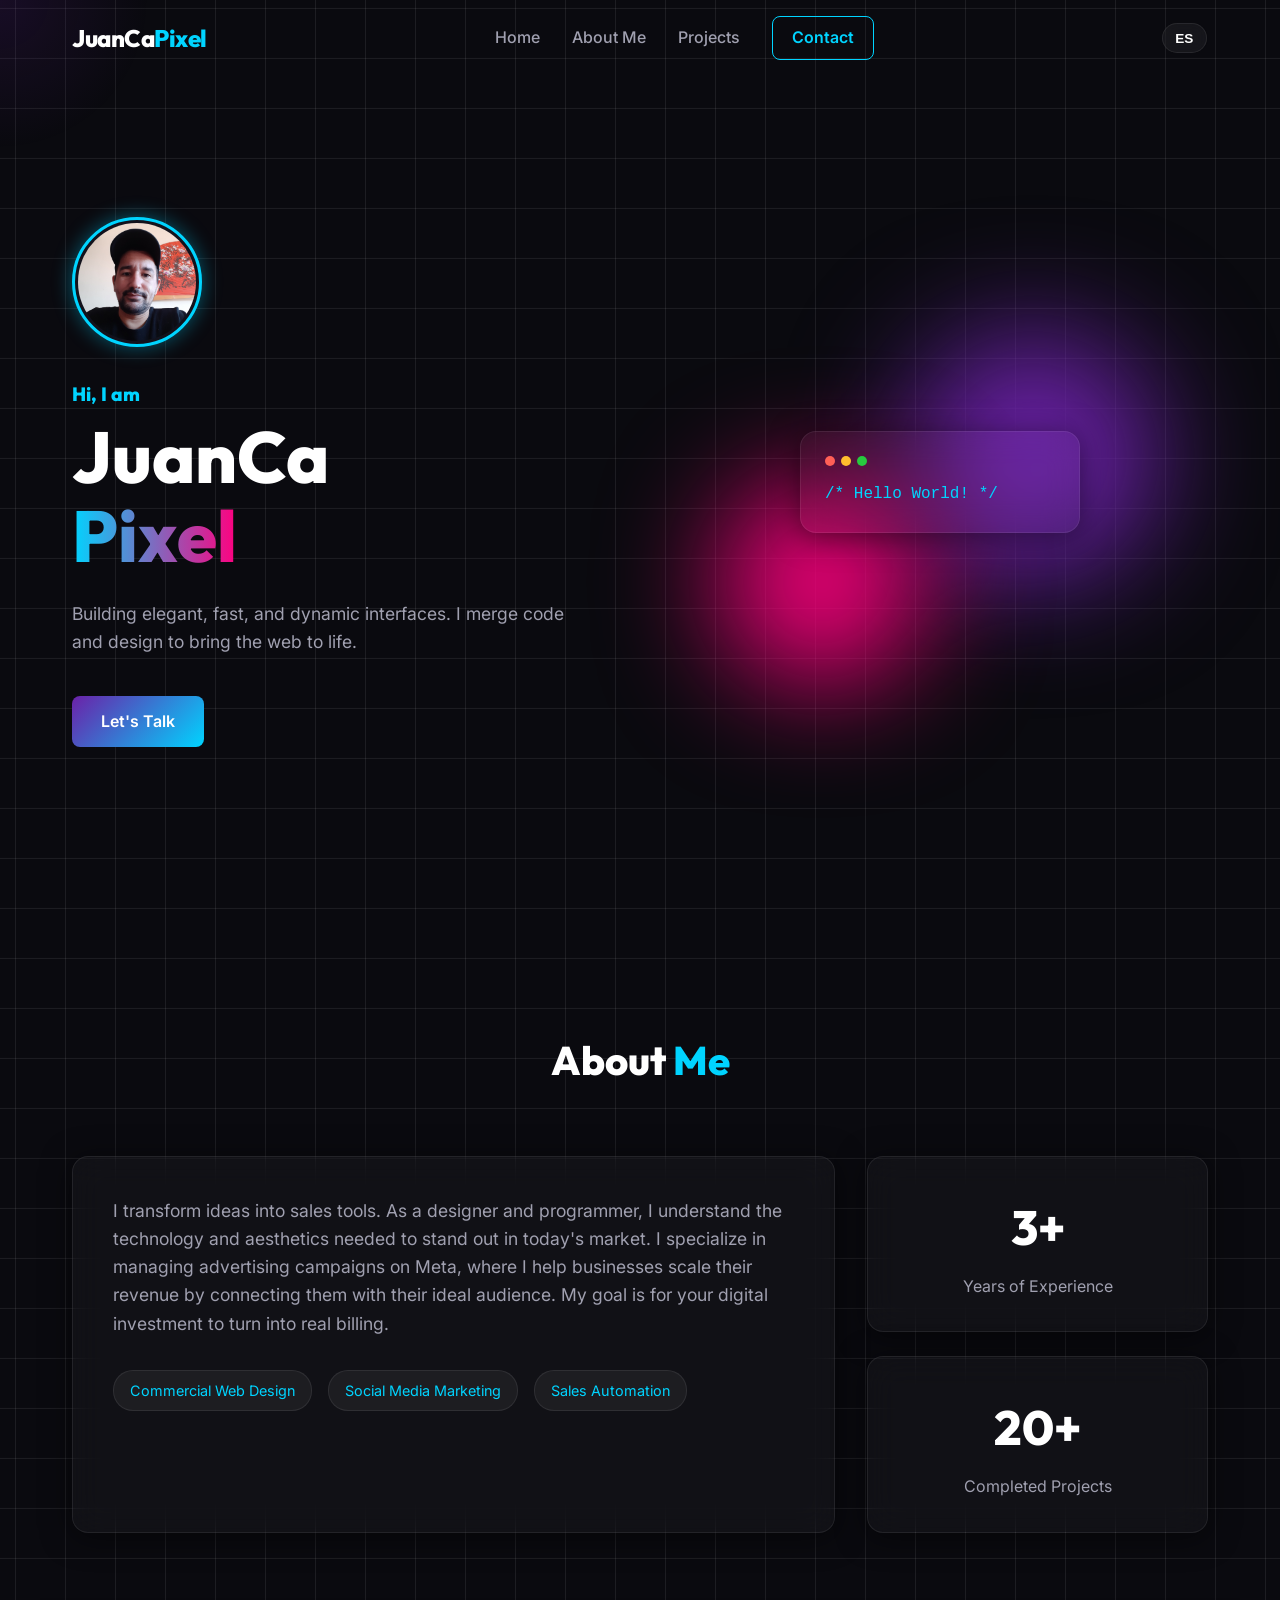
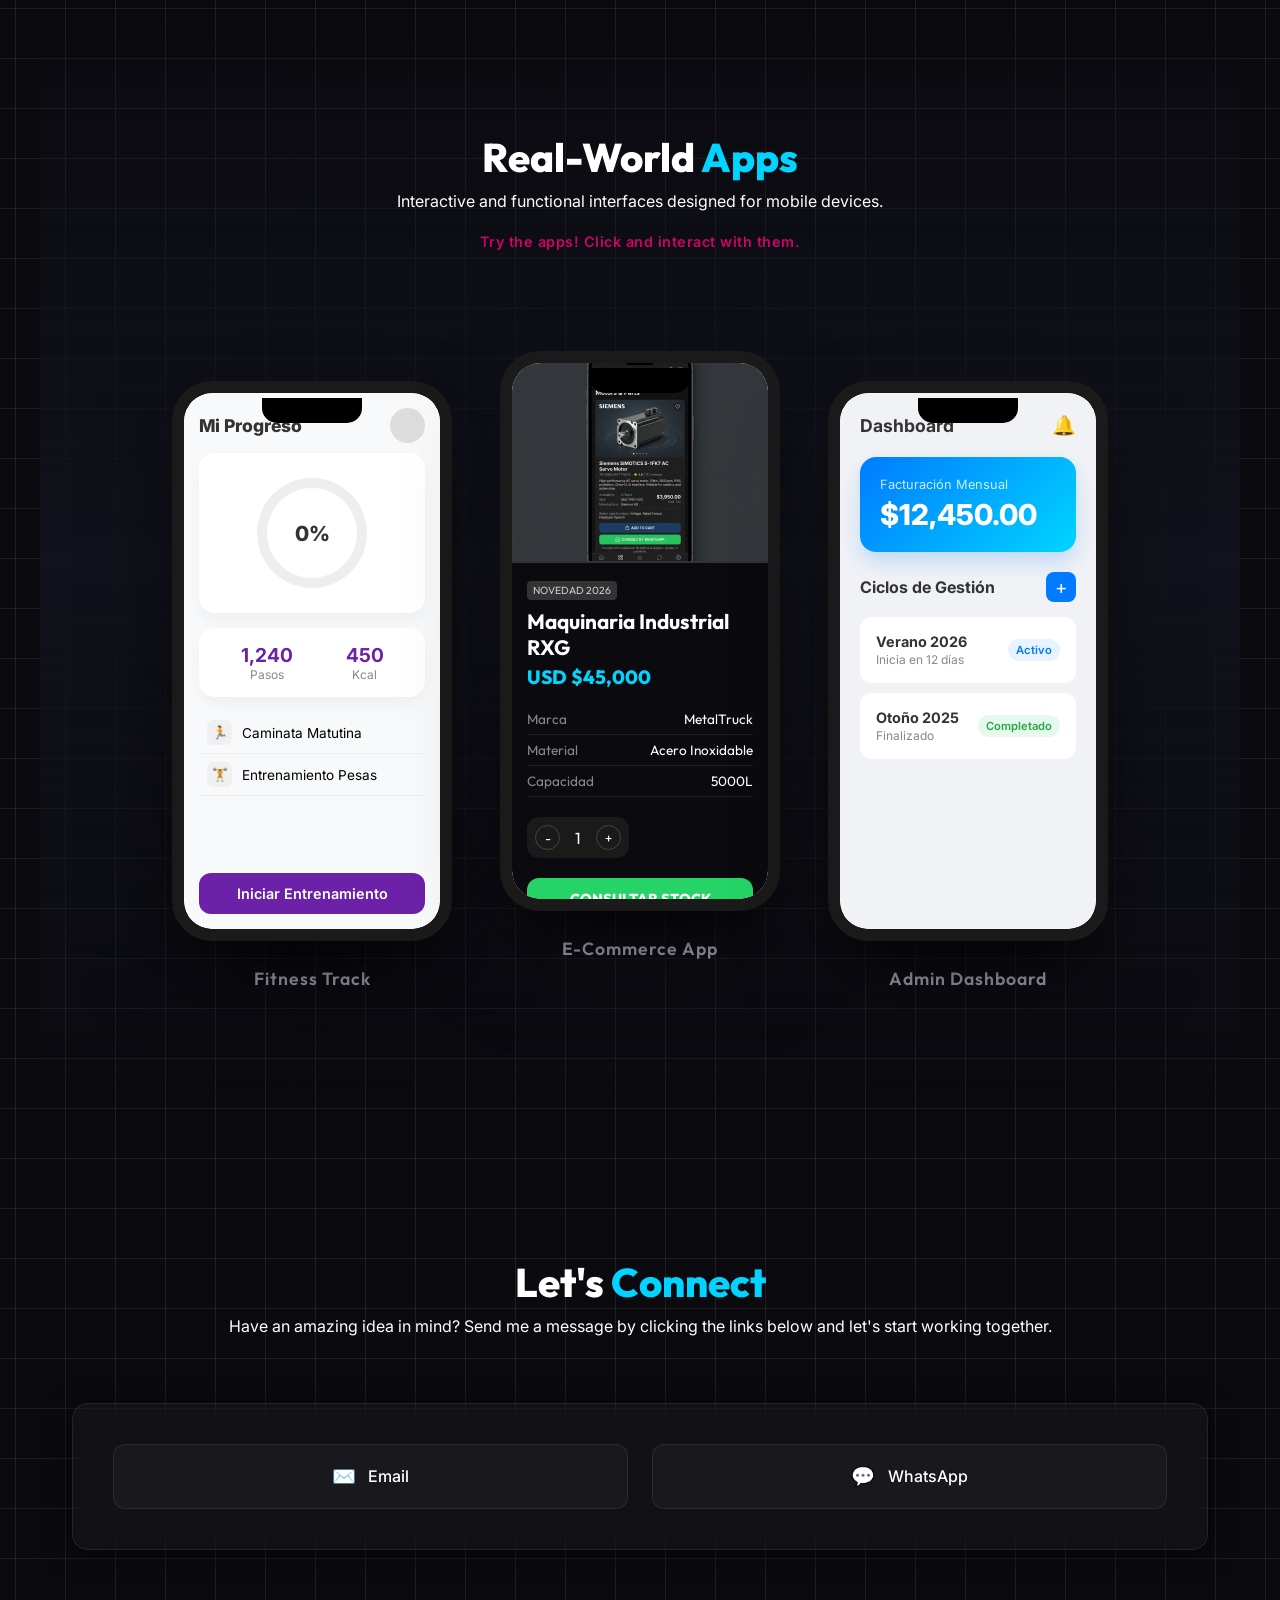
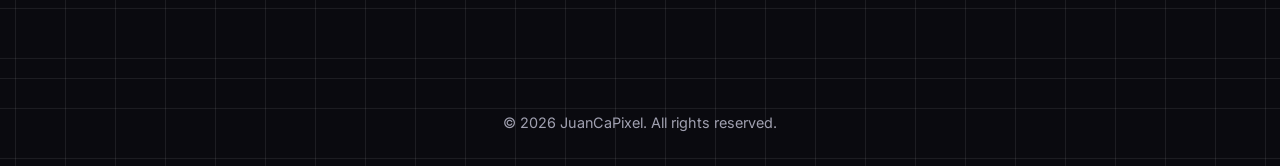
==== index.html @ 08e3428a "celulares" ====
<!DOCTYPE html>
<html lang="es">

<head>
    <meta charset="UTF-8">
    <meta name="viewport" content="width=device-width, initial-scale=1.0">
    <title>JuanCaPixel - Portfolio</title>
    <!-- SEO meta tags -->
    <meta name="description" content="Portfolio de JuanCaPixel. Desarrollador Web, Diseñador y Creador.">
    <!-- Fonts -->
    <link rel="preconnect" href="https://fonts.googleapis.com">
    <link rel="preconnect" href="https://fonts.gstatic.com" crossorigin>
    <link
        href="https://fonts.googleapis.com/css2?family=Inter:wght@400;500;600&family=Outfit:wght@400;600;800&display=swap"
        rel="stylesheet">
    <!-- CSS -->
    <link rel="stylesheet" href="styles.css">
</head>

<body>

    <!-- Cursor decorativo (opcional) -->
    <div class="cursor-glow"></div>

    <!-- Navegación -->
    <nav class="navbar" id="navbar">
        <div class="nav-container">
            <a href="#home" class="logo">JuanCa<span>Pixel</span></a>
            <ul class="nav-links">
                <li><a href="#home" data-i18n="nav_home">Inicio</a></li>
                <li><a href="#about" data-i18n="nav_about">Sobre Mí</a></li>
                <li><a href="#showcase" data-i18n="nav_projects">Proyectos</a></li>
                <li><a href="#contact" class="btn-primary-outline" data-i18n="nav_contact">Contacto</a></li>
            </ul>
            <div class="nav-actions-mobile">
                <button id="lang-toggle" class="lang-btn">EN</button>
                <div class="menu-toggle" id="mobile-menu">
                    <span class="bar"></span>
                    <span class="bar"></span>
                    <span class="bar"></span>
                </div>
            </div>
        </div>
    </nav>

    <!-- Hero Section -->
    <section id="home" class="hero">
        <div class="hero-content hidden-fade">
            <div class="profile-img-container">
                <img src="foto.jpg" alt="Foto de JuanCa" class="profile-img">
            </div>
            <h2 class="subtitle" data-i18n="hero_hello">Hola, soy</h2>
            <h1 class="title">JuanCa<br><span class="gradient-text">Pixel</span></h1>
            <p class="description" data-i18n="hero_desc">
                Construyendo interfaces elegantes, rápidas y dinámicas. Fusiono código y diseño para darle vida a la
                web.
            </p>
            <div class="hero-actions">
                <a href="#bottom" class="btn-primary" data-i18n="hero_cta">Hablemos</a>
            </div>
        </div>
        <!-- Elementos 3D / Gráficos flotantes -->
        <div class="hero-graphic">
            <div class="orb orbit-1"></div>
            <div class="orb orbit-2"></div>
            <div class="glass-card decor-card hidden-slide">
                <div class="dots-row"><span></span><span></span><span></span></div>
                <p>/* Hello World! */</p>
            </div>
        </div>
    </section>

    <!-- About Section -->
    <section id="about" class="about">
        <div class="section-title hidden-fade">
            <h2 data-i18n="about_title">Sobre <span>Mí</span></h2>
        </div>
        <div class="about-container">
            <div class="about-text glass-card hidden-slide-left">
                <p data-i18n="about_desc">Transformo ideas en herramientas de venta. Como diseñador y programador,
                    entiendo la tecnología y la estética necesarias para destacar en el mercado actual. Me especializo
                    en gestión de campañas publicitarias en Meta, donde ayudo a negocios a escalar sus ingresos
                    conectándolos con su audiencia ideal. Mi objetivo es que tu inversión digital se convierta en
                    facturación real.</p>
                <div class="skills-grid">
                    <span class="skill-pill" data-i18n="skill_1">Diseño Web Comercial</span>
                    <span class="skill-pill" data-i18n="skill_2">Marketing en Redes</span>
                    <span class="skill-pill" data-i18n="skill_3">Automatización de Ventas</span>
                </div>
            </div>
            <div class="about-stats hidden-slide-right">
                <div class="stat-box glass-card">
                    <h3>3+</h3>
                    <p data-i18n="stat_1">Años de Experiencia</p>
                </div>
                <div class="stat-box glass-card">
                    <h3>20+</h3>
                    <p data-i18n="stat_2">Proyectos Finalizados</p>
                </div>
            </div>
        </div>
    </section>

    <!-- Apps Showcase Section -->
    <section id="showcase" class="showcase">
        <div class="section-title hidden-fade">
            <h2 data-i18n="showcase_title">Aplicaciones <span>Reales</span></h2>
            <p data-i18n="showcase_desc">Interfaces interactivas y funcionales diseñadas para dispositivos móviles.</p>
            <p class="interact-hint" data-i18n="showcase_hint">Haz click en las pantallas para probar las apps.</p>
        </div>

        <div class="phones-container">
            <!-- Phone 1 (Fitness) -->
            <div class="phone-wrapper hidden-slide-up delay-1">
                <div class="iphone-mockup">
                    <div class="screen-content">
                        <iframe src="app_fitness.html" frameborder="0" class="app-iframe"></iframe>
                    </div>
                    <div class="notch"></div>
                </div>
                <div class="phone-label">Fitness Track</div>
            </div>

            <!-- Phone 2 (Store) -->
            <div class="phone-wrapper hidden-slide-up">
                <div class="iphone-mockup">
                    <div class="screen-content">
                        <iframe src="app_store.html" frameborder="0" class="app-iframe"></iframe>
                    </div>
                    <div class="notch"></div>
                </div>
                <div class="phone-label">E-Commerce App</div>
            </div>

            <!-- Phone 3 (Dashboard) -->
            <div class="phone-wrapper hidden-slide-up delay-2">
                <div class="iphone-mockup">
                    <div class="screen-content">
                        <iframe src="app_dashboard.html" frameborder="0" class="app-iframe"></iframe>
                    </div>
                    <div class="notch"></div>
                </div>
                <div class="phone-label">Admin Dashboard</div>
            </div>
        </div>
    </section>

    <!-- Contact Section -->
    <section id="contact" class="contact">
        <div class="section-title">
            <h2 data-i18n="contact_title">Hagamos <span>Contacto</span></h2>
            <p data-i18n="contact_desc">¿Tienes una idea increíble en mente? Envíame un mensaje haciendo click en los
                enlaces debajo y empecemos juntos a trabajar.</p>
        </div>

        <div class="contact-links glass-card">
            <a href="https://mail.google.com/mail/?view=cm&fs=1&to=juancathalia1@gmail.com" target="_blank" class="contact-btn">
                <span class="icon">✉️</span>
                <span>Email</span>
            </a>
            <a href="https://wa.me/541126900632" target="_blank" class="contact-btn">
                <span class="icon">💬</span>
                <span>WhatsApp</span>
            </a>
        </div>
    </section>

    <!-- Footer -->
    <footer id="bottom">
        <div class="footer-content">
            <p data-i18n="footer_copy">&copy; 2026 JuanCaPixel. Todos los derechos reservados.</p>
        </div>
    </footer>

    <!-- Scripts -->
    <script src="script.js"></script>
</body>

</html>
---- styles.css ----
/* Base Variables & Reset */
:root {
    --bg-main: #0a0a0f;
    --bg-secondary: #12121c;
    --text-primary: #ffffff;
    --text-secondary: #a0a0b0;
    
    --accent-primary: #6b21a8; /* Deep Purple */
    --accent-secondary: #00d4ff; /* Neon Cyan */
    --accent-tertiary: #ff007f; /* Neon Pink */
    
    --glass-bg: rgba(255, 255, 255, 0.03);
    --glass-border: rgba(255, 255, 255, 0.08);
    --glass-shadow: 0 4px 30px rgba(0, 0, 0, 0.5);

    --font-heading: 'Outfit', sans-serif;
    --font-body: 'Inter', sans-serif;
}

* {
    margin: 0;
    padding: 0;
    box-sizing: border-box;
    scroll-behavior: smooth;
}

body {
    background-color: var(--bg-main);
    color: var(--text-primary);
    font-family: var(--font-body);
    line-height: 1.6;
    overflow-x: hidden;
    position: relative;
    /* subtle background grid for tech feel */
    background-image: linear-gradient(var(--glass-border) 1px, transparent 1px),
                      linear-gradient(90deg, var(--glass-border) 1px, transparent 1px);
    background-size: 50px 50px;
    background-position: center center;
}

/* Custom Cursor */
.cursor-glow {
    position: fixed;
    top: 0;
    left: 0;
    width: 300px;
    height: 300px;
    background: radial-gradient(circle, rgba(107, 33, 168, 0.15) 0%, rgba(0, 212, 255, 0) 70%);
    border-radius: 50%;
    pointer-events: none;
    transform: translate(-50%, -50%);
    z-index: 0;
    transition: transform 0.1s ease-out;
}

/* Glassmorphism Utility */
.glass-card {
    background: var(--glass-bg);
    backdrop-filter: blur(16px);
    -webkit-backdrop-filter: blur(16px);
    border: 1px solid var(--glass-border);
    box-shadow: var(--glass-shadow);
    border-radius: 16px;
}

/* Typography */
h1, h2, h3, h4 {
    font-family: var(--font-heading);
    font-weight: 800;
}

.gradient-text {
    background: linear-gradient(to right, var(--accent-secondary), var(--accent-tertiary));
    -webkit-background-clip: text;
    -webkit-text-fill-color: transparent;
    background-clip: text;
}

.section-title {
    text-align: center;
    margin-bottom: 4rem;
}
.section-title h2 {
    font-size: 2.5rem;
}
.section-title span {
    color: var(--accent-secondary);
}

.interact-hint {
    margin-top: 1rem;
    font-size: 0.9rem;
    color: var(--accent-tertiary);
    font-weight: 600;
    letter-spacing: 0.5px;
    opacity: 0.8;
}

/* Buttons */
.btn-primary {
    display: inline-block;
    padding: 0.8rem 1.8rem;
    background: linear-gradient(135deg, var(--accent-primary), var(--accent-secondary));
    color: white;
    text-decoration: none;
    border-radius: 8px;
    font-weight: 600;
    transition: transform 0.3s ease, box-shadow 0.3s ease;
    border: none;
    cursor: pointer;
}
.btn-primary:hover {
    transform: translateY(-2px);
    box-shadow: 0 10px 20px rgba(0, 212, 255, 0.3);
}

.btn-secondary {
    display: inline-block;
    padding: 0.8rem 1.8rem;
    background: var(--glass-bg);
    color: white;
    text-decoration: none;
    border-radius: 8px;
    border: 1px solid var(--glass-border);
    font-weight: 600;
    transition: all 0.3s ease;
}
.btn-secondary:hover {
    background: rgba(255, 255, 255, 0.1);
    transform: translateY(-2px);
}

.btn-primary-outline {
    display: inline-block;
    padding: 0.5rem 1.2rem;
    color: var(--accent-secondary);
    text-decoration: none;
    border: 1px solid var(--accent-secondary);
    border-radius: 8px;
    font-weight: 600;
    transition: all 0.3s ease;
}
.btn-primary-outline:hover {
    background: var(--accent-secondary);
    color: var(--bg-main);
}

/* Navigation */
.navbar {
    position: fixed;
    top: 0;
    width: 100%;
    z-index: 100;
    padding: 1rem 0;
    transition: all 0.3s ease;
}
.navbar.scrolled {
    background: rgba(10, 10, 15, 0.8);
    backdrop-filter: blur(12px);
    border-bottom: 1px solid var(--glass-border);
    padding: 0.8rem 0;
}
.nav-container {
    max-width: 1200px;
    margin: 0 auto;
    display: flex;
    justify-content: space-between;
    align-items: center;
    padding: 0 2rem;
}
.logo {
    font-family: var(--font-heading);
    font-size: 1.5rem;
    font-weight: 800;
    color: white;
    text-decoration: none;
    letter-spacing: -0.5px;
}
.logo span {
    color: var(--accent-secondary);
}
.nav-links {
    list-style: none;
    display: flex;
    gap: 2rem;
    align-items: center;
}
.nav-links a:not(.btn-primary-outline) {
    color: var(--text-secondary);
    text-decoration: none;
    font-weight: 500;
    transition: color 0.3s ease;
}
.nav-links a:hover:not(.btn-primary-outline) {
    color: white;
}

.nav-actions-mobile {
    display: flex;
    align-items: center;
    gap: 1rem;
}
.lang-btn {
    background: rgba(255, 255, 255, 0.05);
    border: 1px solid var(--glass-border);
    color: var(--text-primary);
    padding: 0.4rem 0.8rem;
    border-radius: 20px;
    font-size: 0.85rem;
    font-weight: 600;
    cursor: pointer;
    transition: all 0.3s ease;
    backdrop-filter: blur(10px);
}
.lang-btn:hover {
    background: rgba(255, 255, 255, 0.15);
    border-color: var(--accent-secondary);
    color: var(--accent-secondary);
}

/* Sections Base */
section {
    padding: 8rem 2rem 4rem;
    max-width: 1200px;
    margin: 0 auto;
    position: relative;
    z-index: 1;
}

/* Hero Section */
.hero {
    min-height: 100vh;
    display: flex;
    align-items: center;
    justify-content: space-between;
    gap: 4rem;
}
.hero-content {
    flex: 1;
}
/* Profile Image */
.profile-img-container {
    margin-bottom: 1.5rem;
}
.profile-img {
    width: 130px;
    height: 130px;
    border-radius: 50%;
    object-fit: cover;
    border: 3px solid var(--accent-secondary);
    box-shadow: 0 0 20px rgba(0, 212, 255, 0.4);
    padding: 3px;
    background: var(--bg-secondary);
    transition: transform 0.3s ease;
}
.profile-img:hover {
    transform: scale(1.05);
}
.subtitle {
    color: var(--accent-secondary);
    font-size: 1.2rem;
    margin-bottom: 0.5rem;
}
.title {
    font-size: 4.5rem;
    line-height: 1.1;
    margin-bottom: 1.5rem;
}
.description {
    color: var(--text-secondary);
    font-size: 1.1rem;
    max-width: 500px;
    margin-bottom: 2.5rem;
}
.hero-actions {
    display: flex;
    gap: 1rem;
}

/* Decorative Hero Graphics */
.hero-graphic {
    flex: 1;
    position: relative;
    height: 400px;
    display: flex;
    justify-content: center;
    align-items: center;
}
.orb {
    position: absolute;
    border-radius: 50%;
    filter: blur(60px);
    z-index: -1;
}
.orbit-1 {
    width: 250px;
    height: 250px;
    background: var(--accent-primary);
    top: 50px;
    right: 50px;
    animation: drift 10s infinite alternate ease-in-out;
}
.orbit-2 {
    width: 200px;
    height: 200px;
    background: var(--accent-tertiary);
    bottom: 0;
    left: 50px;
    animation: drift 12s infinite alternate-reverse ease-in-out;
}
.decor-card {
    padding: 1.5rem;
    width: 280px;
    transform: rotate(5deg) translateY(-20px);
    animation: float 6s infinite ease-in-out;
}
.decor-card p {
    font-family: 'Courier New', Courier, monospace;
    color: var(--accent-secondary);
    margin-top: 1rem;
}
.dots-row {
    display: flex;
    gap: 6px;
}
.dots-row span {
    width: 10px;
    height: 10px;
    background: var(--text-secondary);
    border-radius: 50%;
}
.dots-row span:nth-child(1) { background: #ff5f56; }
.dots-row span:nth-child(2) { background: #ffbd2e; }
.dots-row span:nth-child(3) { background: #27c93f; }

/* About Section */
.about-container {
    display: flex;
    gap: 2rem;
}
.about-text {
    flex: 2;
    padding: 2.5rem;
}
.about-text p {
    color: var(--text-secondary);
    margin-bottom: 2rem;
    font-size: 1.1rem;
}
.skills-grid {
    display: flex;
    flex-wrap: wrap;
    gap: 1rem;
}
.skill-pill {
    padding: 0.5rem 1rem;
    background: rgba(255,255,255,0.05);
    border: 1px solid var(--glass-border);
    border-radius: 20px;
    font-size: 0.9rem;
    color: var(--accent-secondary);
}
.about-stats {
    flex: 1;
    display: flex;
    flex-direction: column;
    gap: 1.5rem;
}
.stat-box {
    padding: 2rem;
    text-align: center;
    flex: 1;
    display: flex;
    flex-direction: column;
    justify-content: center;
}
.stat-box h3 {
    font-size: 3rem;
    color: var(--text-primary);
    margin-bottom: 0.5rem;
}
.stat-box p {
    color: var(--text-secondary);
}

/* Projects Section */
.projects-grid {
    display: grid;
    grid-template-columns: repeat(auto-fit, minmax(300px, 1fr));
    gap: 2rem;
}
.project-card {
    overflow: hidden;
    transition: transform 0.3s ease, box-shadow 0.3s ease;
    display: flex;
    flex-direction: column;
}
.project-card:hover {
    transform: translateY(-10px);
    box-shadow: 0 15px 30px rgba(0,0,0,0.4);
    border-color: rgba(255,255,255,0.2);
}
.project-img-placeholder {
    height: 200px;
    background: rgba(255,255,255,0.02);
    display: flex;
    align-items: center;
    justify-content: center;
    color: var(--text-secondary);
    font-family: var(--font-heading);
    font-weight: 600;
    border-bottom: 1px solid var(--glass-border);
}
.project-info {
    padding: 1.5rem;
    display: flex;
    flex-direction: column;
    flex: 1;
}
.project-info h3 {
    margin-bottom: 0.5rem;
    font-size: 1.3rem;
}
.project-info p {
    color: var(--text-secondary);
    font-size: 0.95rem;
    margin-bottom: 1.5rem;
    flex: 1;
}
.project-tags {
    display: flex;
    gap: 0.5rem;
    margin-bottom: 1.5rem;
}
.project-tags span {
    font-size: 0.8rem;
    padding: 0.2rem 0.6rem;
    background: rgba(255,255,255,0.1);
    border-radius: 4px;
    color: #ccc;
}
.project-link {
    color: var(--accent-secondary);
    text-decoration: none;
    font-weight: 600;
    font-size: 0.95rem;
    transition: color 0.3s ease;
    align-self: flex-start;
}
.project-link:hover {
    color: var(--accent-tertiary);
}

/* Contact Section */
.contact {
    position: relative;
    z-index: 10;
}
.contact-links {
    display: grid;
    grid-template-columns: repeat(auto-fit, minmax(200px, 1fr));
    gap: 1.5rem;
    padding: 2.5rem;
}
.contact-btn {
    display: flex;
    align-items: center;
    justify-content: center;
    gap: 0.8rem;
    padding: 1rem;
    background: rgba(255,255,255,0.03);
    border: 1px solid var(--glass-border);
    border-radius: 12px;
    text-decoration: none;
    color: var(--text-primary);
    font-weight: 500;
    transition: all 0.3s ease;
}
.contact-btn:hover {
    background: rgba(255,255,255,0.1);
    transform: translateY(-3px);
    border-color: var(--accent-secondary);
    color: var(--accent-secondary);
}
.icon {
    font-size: 1.2rem;
}

/* Footer */
footer {
    padding: 2rem;
    text-align: center;
    border-top: 1px solid var(--glass-border);
    margin-top: 4rem;
}
.footer-content p {
    color: var(--text-secondary);
    font-size: 0.9rem;
}

/* Animations */
@keyframes float {
    0% { transform: translateY(0px) rotate(5deg); }
    50% { transform: translateY(-20px) rotate(2deg); }
    100% { transform: translateY(0px) rotate(5deg); }
}
@keyframes drift {
    0% { transform: translate(0, 0); }
    100% { transform: translate(30px, 40px); }
}

/* Reveal Classes (For JS) */
.hidden-fade {
    opacity: 0;
    transform: translateY(30px);
    transition: all 0.8s ease-out;
}
.hidden-slide {
    opacity: 0;
    transform: translateX(40px);
    transition: all 0.8s ease-out;
}
.hidden-slide-left {
    opacity: 0;
    transform: translateX(-40px);
    transition: all 0.8s ease-out;
}
.hidden-slide-right {
    opacity: 0;
    transform: translateX(40px);
    transition: all 0.8s ease-out;
}
.hidden-slide-up {
    opacity: 0;
    transform: translateY(50px);
    transition: all 0.8s ease-out;
}

.visible {
    opacity: 1;
    transform: translate(0) !important;
}

.delay-1 { transition-delay: 0.2s; }
.delay-2 { transition-delay: 0.4s; }

/* Menu Toggle */
.menu-toggle {
    display: none;
    flex-direction: column;
    gap: 5px;
    cursor: pointer;
    z-index: 101;
}
.menu-toggle .bar {
    width: 25px;
    height: 3px;
    background: white;
    transition: all 0.3s ease;
    border-radius: 3px;
}
.menu-toggle.active .bar:nth-child(1) {
    transform: translateY(8px) rotate(45deg);
}
.menu-toggle.active .bar:nth-child(2) {
    opacity: 0;
}
.menu-toggle.active .bar:nth-child(3) {
    transform: translateY(-8px) rotate(-45deg);
}

/* Responsive adjustments */
@media (max-width: 900px) {
    .menu-toggle { display: flex; }
    .nav-links {
        position: fixed;
        right: -100%;
        top: 0;
        height: 100vh;
        width: 70%;
        max-width: 300px;
        background: rgba(10, 10, 15, 0.95);
        backdrop-filter: blur(20px);
        flex-direction: column;
        justify-content: center;
        transition: right 0.4s ease;
        border-left: 1px solid var(--glass-border);
        box-shadow: -10px 0 30px rgba(0,0,0,0.5);
    }
    .nav-links.active {
        right: 0;
    }
    .hero { flex-direction: column; text-align: center; justify-content: center; padding-top: 10rem;}
    .hero-actions { justify-content: center; }
    .title { font-size: 3.5rem; }
    .about-container { flex-direction: column; }
    .hero-graphic { display: none; }
}/* Showcase Section */
.showcase {
    background: linear-gradient(to bottom, transparent, var(--bg-secondary), transparent);
}

.phones-container {
    display: flex;
    justify-content: center;
    align-items: center;
    gap: 3rem;
    padding: 4rem 0;
    perspective: 1000px;
}

.phone-wrapper {
    display: flex;
    flex-direction: column;
    align-items: center;
    gap: 1.5rem;
    transition: transform 0.5s ease;
}

.phone-wrapper:nth-child(2) {
    transform: translateY(-30px);
}

.phone-wrapper:hover {
    transform: translateY(-40px) scale(1.05);
}

.iphone-mockup {
    width: 280px;
    height: 560px;
    background: #000;
    border-radius: 40px;
    border: 12px solid #1a1a1a;
    position: relative;
    box-shadow: 0 50px 100px -20px rgba(0, 0, 0, 0.5),
                0 30px 60px -30px rgba(0, 0, 0, 0.6),
                inset 0 0 0 2px rgba(255, 255, 255, 0.1);
    overflow: hidden;
}

.screen-content {
    width: 100%;
    height: 100%;
    background: #fff;
    border-radius: 28px;
    overflow: hidden;
    position: relative;
}

.app-iframe {
    width: 100%;
    height: 100%;
    border: none;
}

.notch {
    position: absolute;
    top: 5px;
    left: 50%;
    transform: translateX(-50%);
    width: 100px;
    height: 25px;
    background: #000;
    border-radius: 0 0 15px 15px;
    z-index: 10;
    pointer-events: none; /* Allow clicks through to iframe */
}

/* Dynamic Island look */
.iphone-mockup::after {
    content: '';
    position: absolute;
    top: 10px;
    left: 50%;
    transform: translateX(-50%);
    width: 80px;
    height: 20px;
    background: #000;
    border-radius: 20px;
    z-index: 11;
    pointer-events: none; /* Allow clicks through to iframe */
}

.phone-label {
    font-family: var(--font-heading);
    font-weight: 600;
    color: var(--text-secondary);
    font-size: 1.1rem;
    letter-spacing: 1px;
}

/* Scroll reveal adjustments */
.hidden-slide-up {
    opacity: 0;
    transform: translateY(50px);
    transition: all 0.8s cubic-bezier(0.175, 0.885, 0.32, 1.275);
}

.phone-wrapper.visible {
    opacity: 1;
    transform: translateY(0) !important;
}

.phone-wrapper:nth-child(2).visible {
    transform: translateY(-30px) !important;
}

@media (max-width: 1024px) {
    .phones-container {
        flex-direction: column;
        gap: 5rem;
    }
    .phone-wrapper:nth-child(2) {
        transform: translateY(0);
    }
    .phone-wrapper:nth-child(2).visible {
        transform: translateY(0) !important;
    }
}
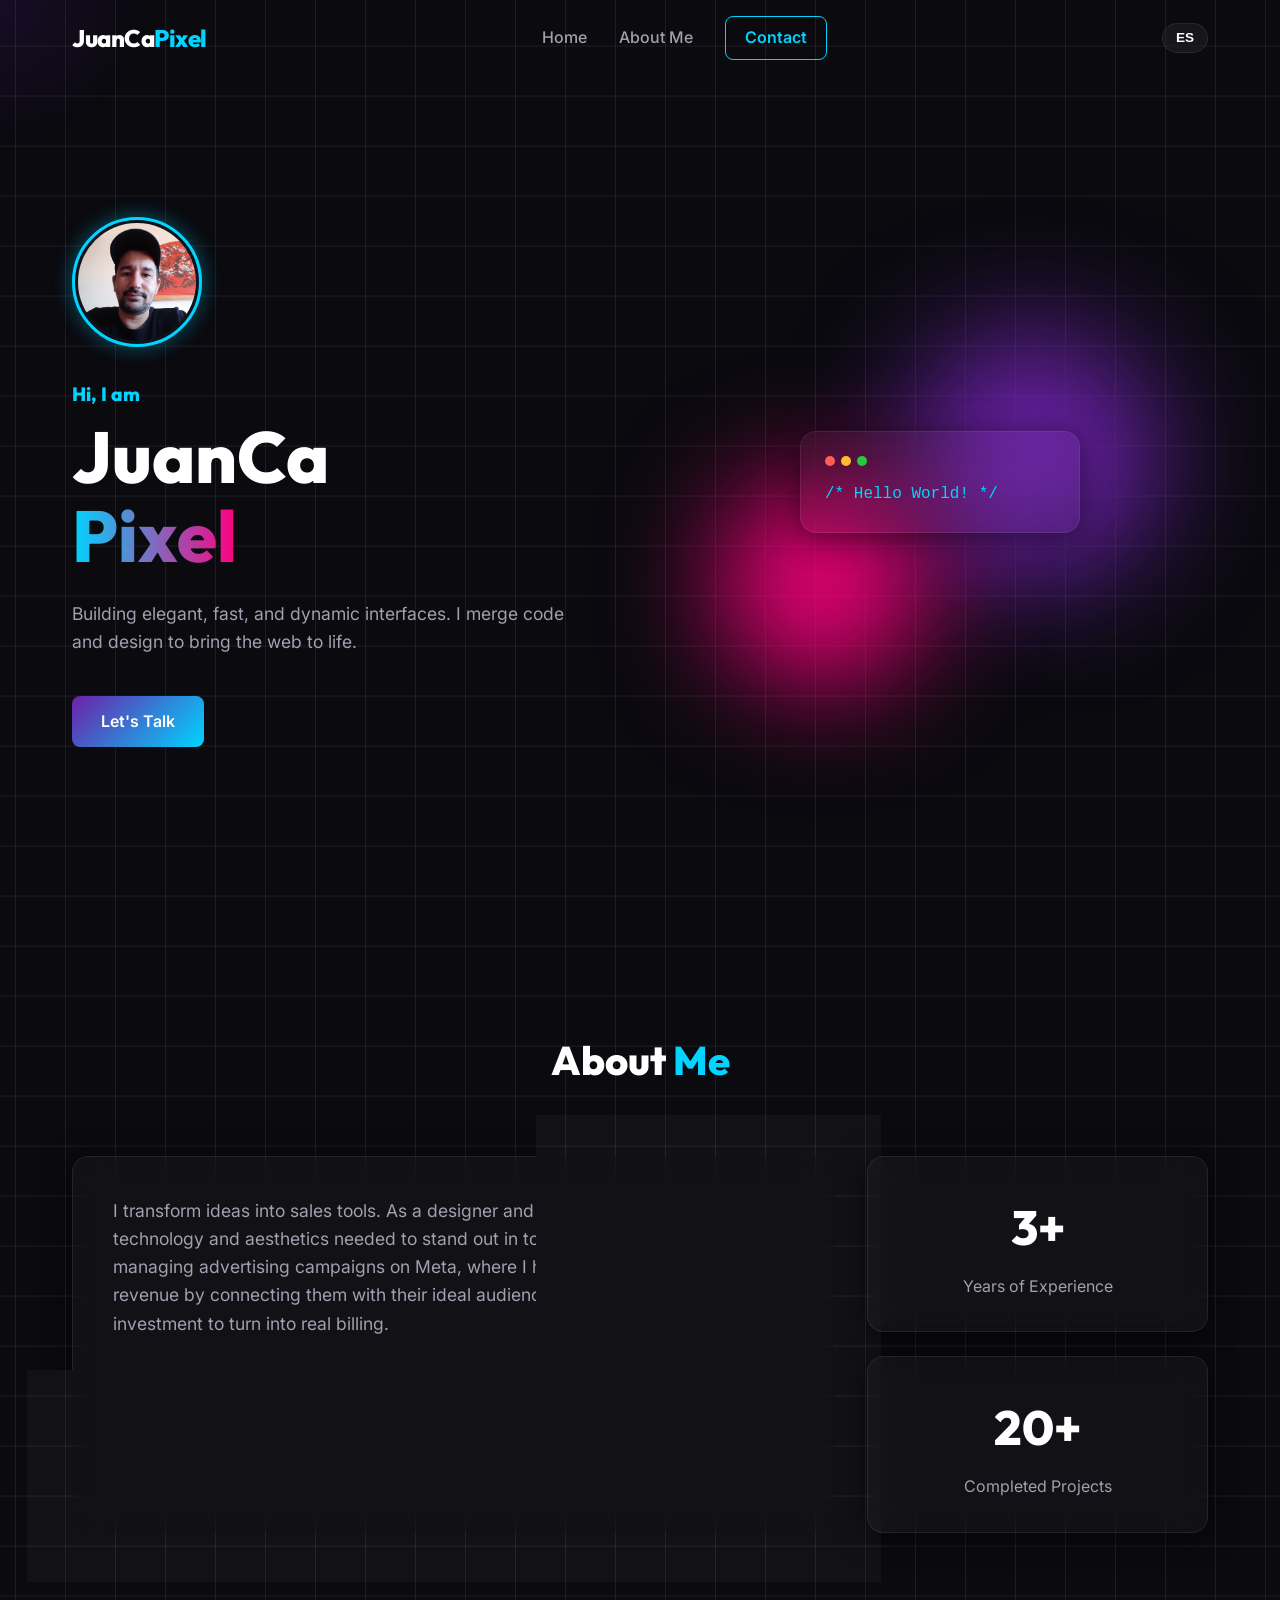
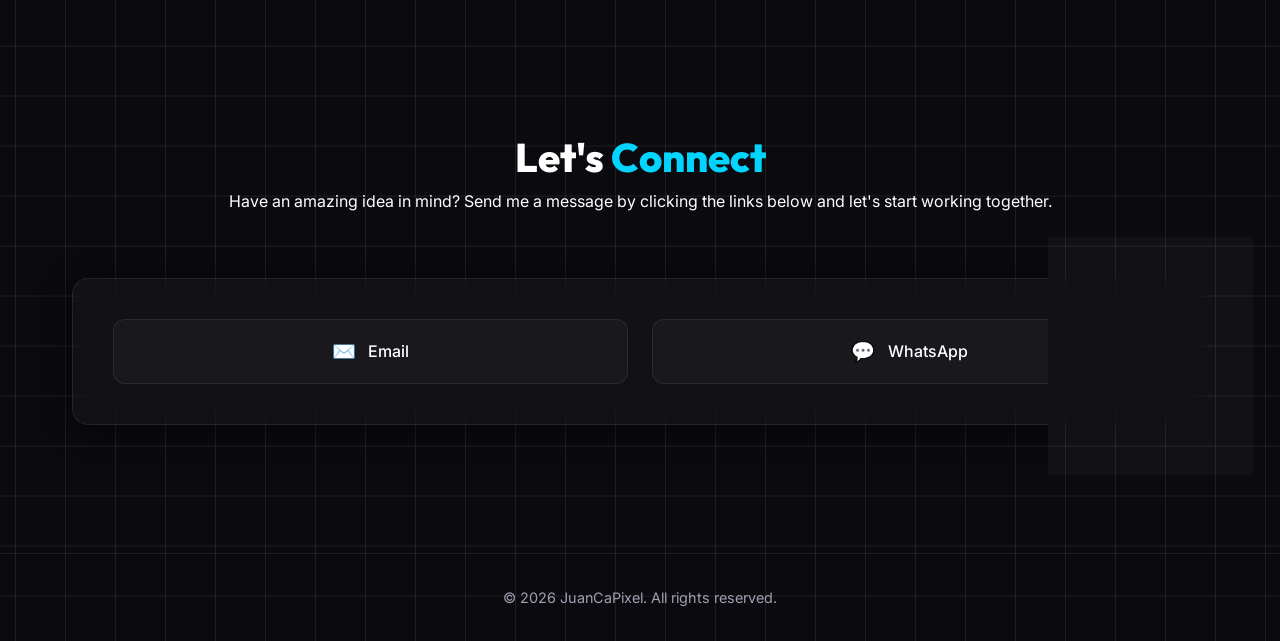
==== commit 1efe8833: "limpiando la web" ====
--- a/index.html
+++ b/index.html
@@ -29,7 +29,7 @@
             <ul class="nav-links">
                 <li><a href="#home" data-i18n="nav_home">Inicio</a></li>
                 <li><a href="#about" data-i18n="nav_about">Sobre Mí</a></li>
-                <li><a href="#showcase" data-i18n="nav_projects">Proyectos</a></li>
+
                 <li><a href="#contact" class="btn-primary-outline" data-i18n="nav_contact">Contacto</a></li>
             </ul>
             <div class="nav-actions-mobile">
@@ -101,49 +101,7 @@
         </div>
     </section>
 
-    <!-- Apps Showcase Section -->
-    <section id="showcase" class="showcase">
-        <div class="section-title hidden-fade">
-            <h2 data-i18n="showcase_title">Aplicaciones <span>Reales</span></h2>
-            <p data-i18n="showcase_desc">Interfaces interactivas y funcionales diseñadas para dispositivos móviles.</p>
-            <p class="interact-hint" data-i18n="showcase_hint">Haz click en las pantallas para probar las apps.</p>
-        </div>
 
-        <div class="phones-container">
-            <!-- Phone 1 (Fitness) -->
-            <div class="phone-wrapper hidden-slide-up delay-1">
-                <div class="iphone-mockup">
-                    <div class="screen-content">
-                        <iframe src="app_fitness.html" frameborder="0" class="app-iframe"></iframe>
-                    </div>
-                    <div class="notch"></div>
-                </div>
-                <div class="phone-label">Fitness Track</div>
-            </div>
-
-            <!-- Phone 2 (Store) -->
-            <div class="phone-wrapper hidden-slide-up">
-                <div class="iphone-mockup">
-                    <div class="screen-content">
-                        <iframe src="app_store.html" frameborder="0" class="app-iframe"></iframe>
-                    </div>
-                    <div class="notch"></div>
-                </div>
-                <div class="phone-label">E-Commerce App</div>
-            </div>
-
-            <!-- Phone 3 (Dashboard) -->
-            <div class="phone-wrapper hidden-slide-up delay-2">
-                <div class="iphone-mockup">
-                    <div class="screen-content">
-                        <iframe src="app_dashboard.html" frameborder="0" class="app-iframe"></iframe>
-                    </div>
-                    <div class="notch"></div>
-                </div>
-                <div class="phone-label">Admin Dashboard</div>
-            </div>
-        </div>
-    </section>
 
     <!-- Contact Section -->
     <section id="contact" class="contact">
--- a/styles.css
+++ b/styles.css
@@ -87,14 +87,7 @@
     color: var(--accent-secondary);
 }
 
-.interact-hint {
-    margin-top: 1rem;
-    font-size: 0.9rem;
-    color: var(--accent-tertiary);
-    font-weight: 600;
-    letter-spacing: 0.5px;
-    opacity: 0.8;
-}
+
 
 /* Buttons */
 .btn-primary {
@@ -595,125 +588,4 @@
     .title { font-size: 3.5rem; }
     .about-container { flex-direction: column; }
     .hero-graphic { display: none; }
-}/* Showcase Section */
-.showcase {
-    background: linear-gradient(to bottom, transparent, var(--bg-secondary), transparent);
-}
-
-.phones-container {
-    display: flex;
-    justify-content: center;
-    align-items: center;
-    gap: 3rem;
-    padding: 4rem 0;
-    perspective: 1000px;
-}
-
-.phone-wrapper {
-    display: flex;
-    flex-direction: column;
-    align-items: center;
-    gap: 1.5rem;
-    transition: transform 0.5s ease;
-}
-
-.phone-wrapper:nth-child(2) {
-    transform: translateY(-30px);
-}
-
-.phone-wrapper:hover {
-    transform: translateY(-40px) scale(1.05);
-}
-
-.iphone-mockup {
-    width: 280px;
-    height: 560px;
-    background: #000;
-    border-radius: 40px;
-    border: 12px solid #1a1a1a;
-    position: relative;
-    box-shadow: 0 50px 100px -20px rgba(0, 0, 0, 0.5),
-                0 30px 60px -30px rgba(0, 0, 0, 0.6),
-                inset 0 0 0 2px rgba(255, 255, 255, 0.1);
-    overflow: hidden;
-}
-
-.screen-content {
-    width: 100%;
-    height: 100%;
-    background: #fff;
-    border-radius: 28px;
-    overflow: hidden;
-    position: relative;
-}
-
-.app-iframe {
-    width: 100%;
-    height: 100%;
-    border: none;
-}
-
-.notch {
-    position: absolute;
-    top: 5px;
-    left: 50%;
-    transform: translateX(-50%);
-    width: 100px;
-    height: 25px;
-    background: #000;
-    border-radius: 0 0 15px 15px;
-    z-index: 10;
-    pointer-events: none; /* Allow clicks through to iframe */
-}
-
-/* Dynamic Island look */
-.iphone-mockup::after {
-    content: '';
-    position: absolute;
-    top: 10px;
-    left: 50%;
-    transform: translateX(-50%);
-    width: 80px;
-    height: 20px;
-    background: #000;
-    border-radius: 20px;
-    z-index: 11;
-    pointer-events: none; /* Allow clicks through to iframe */
-}
-
-.phone-label {
-    font-family: var(--font-heading);
-    font-weight: 600;
-    color: var(--text-secondary);
-    font-size: 1.1rem;
-    letter-spacing: 1px;
-}
-
-/* Scroll reveal adjustments */
-.hidden-slide-up {
-    opacity: 0;
-    transform: translateY(50px);
-    transition: all 0.8s cubic-bezier(0.175, 0.885, 0.32, 1.275);
-}
-
-.phone-wrapper.visible {
-    opacity: 1;
-    transform: translateY(0) !important;
-}
-
-.phone-wrapper:nth-child(2).visible {
-    transform: translateY(-30px) !important;
-}
-
-@media (max-width: 1024px) {
-    .phones-container {
-        flex-direction: column;
-        gap: 5rem;
-    }
-    .phone-wrapper:nth-child(2) {
-        transform: translateY(0);
-    }
-    .phone-wrapper:nth-child(2).visible {
-        transform: translateY(0) !important;
-    }
-}
+}
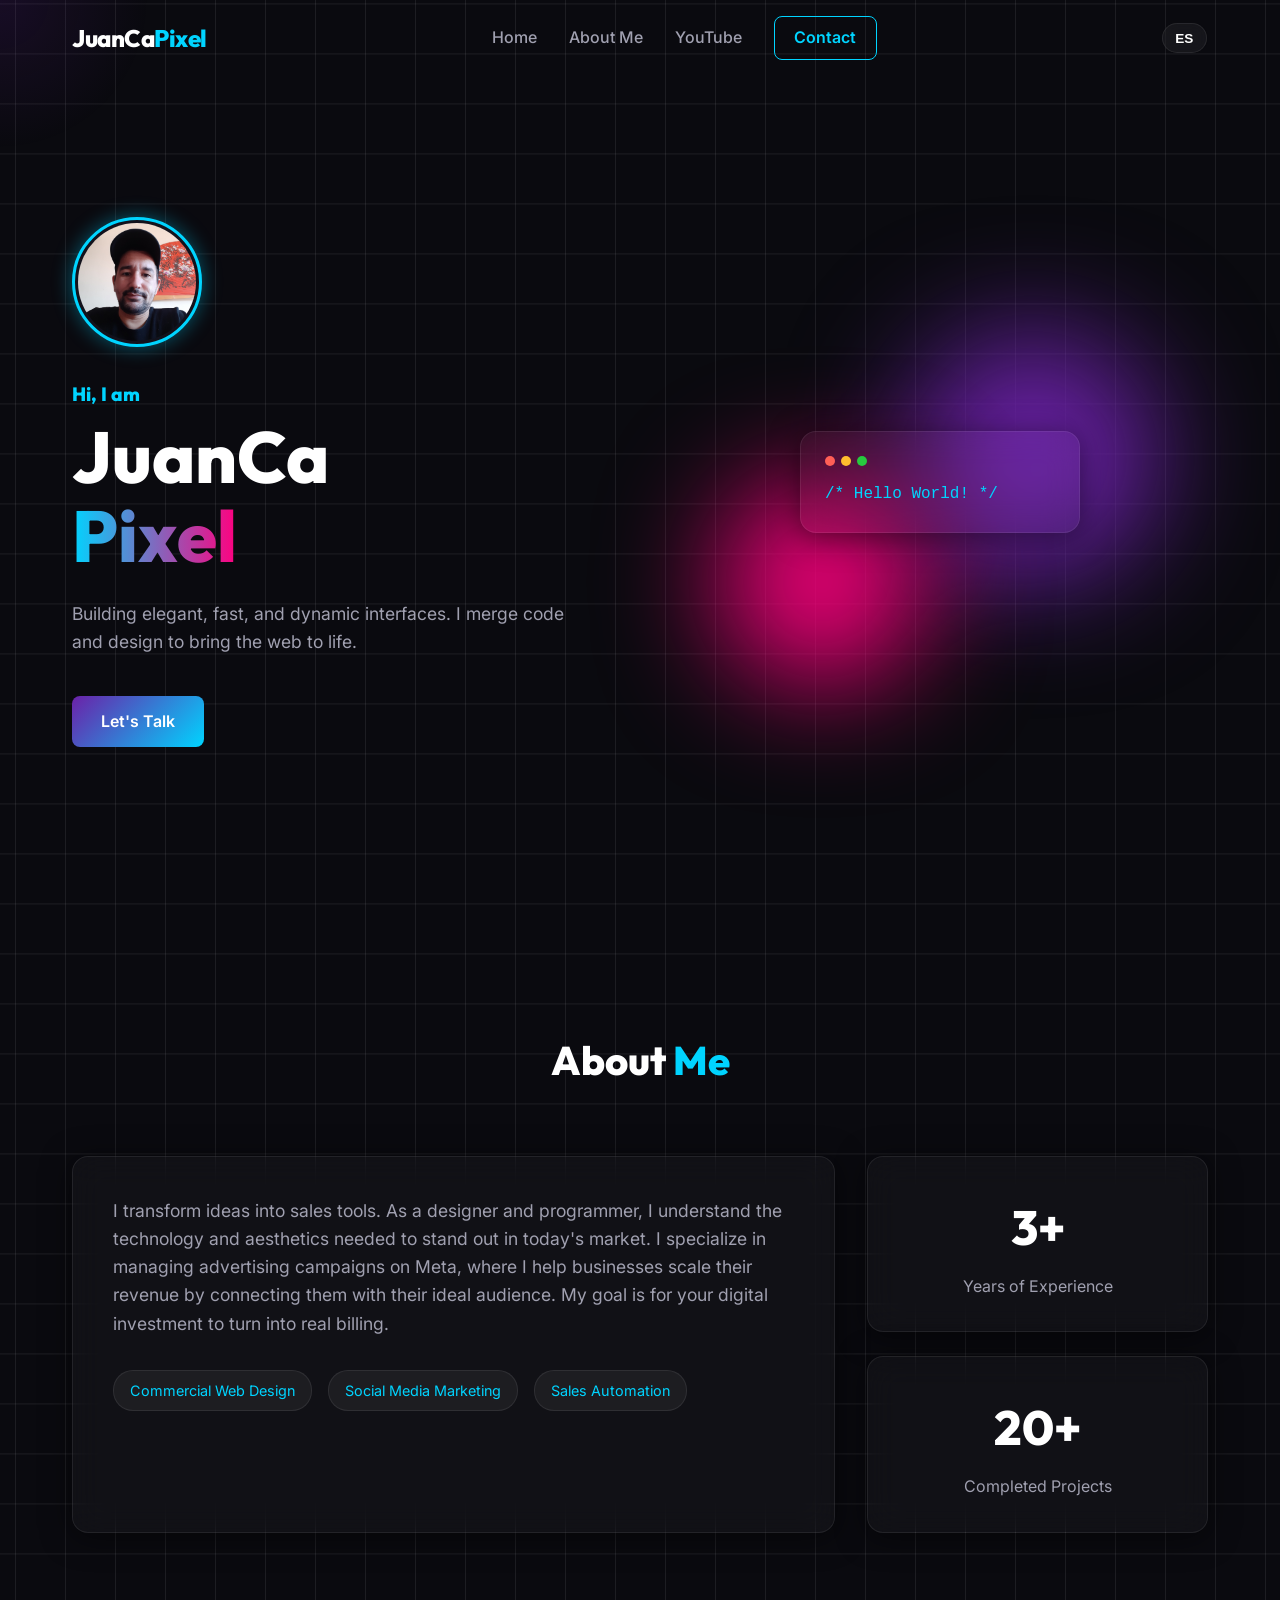
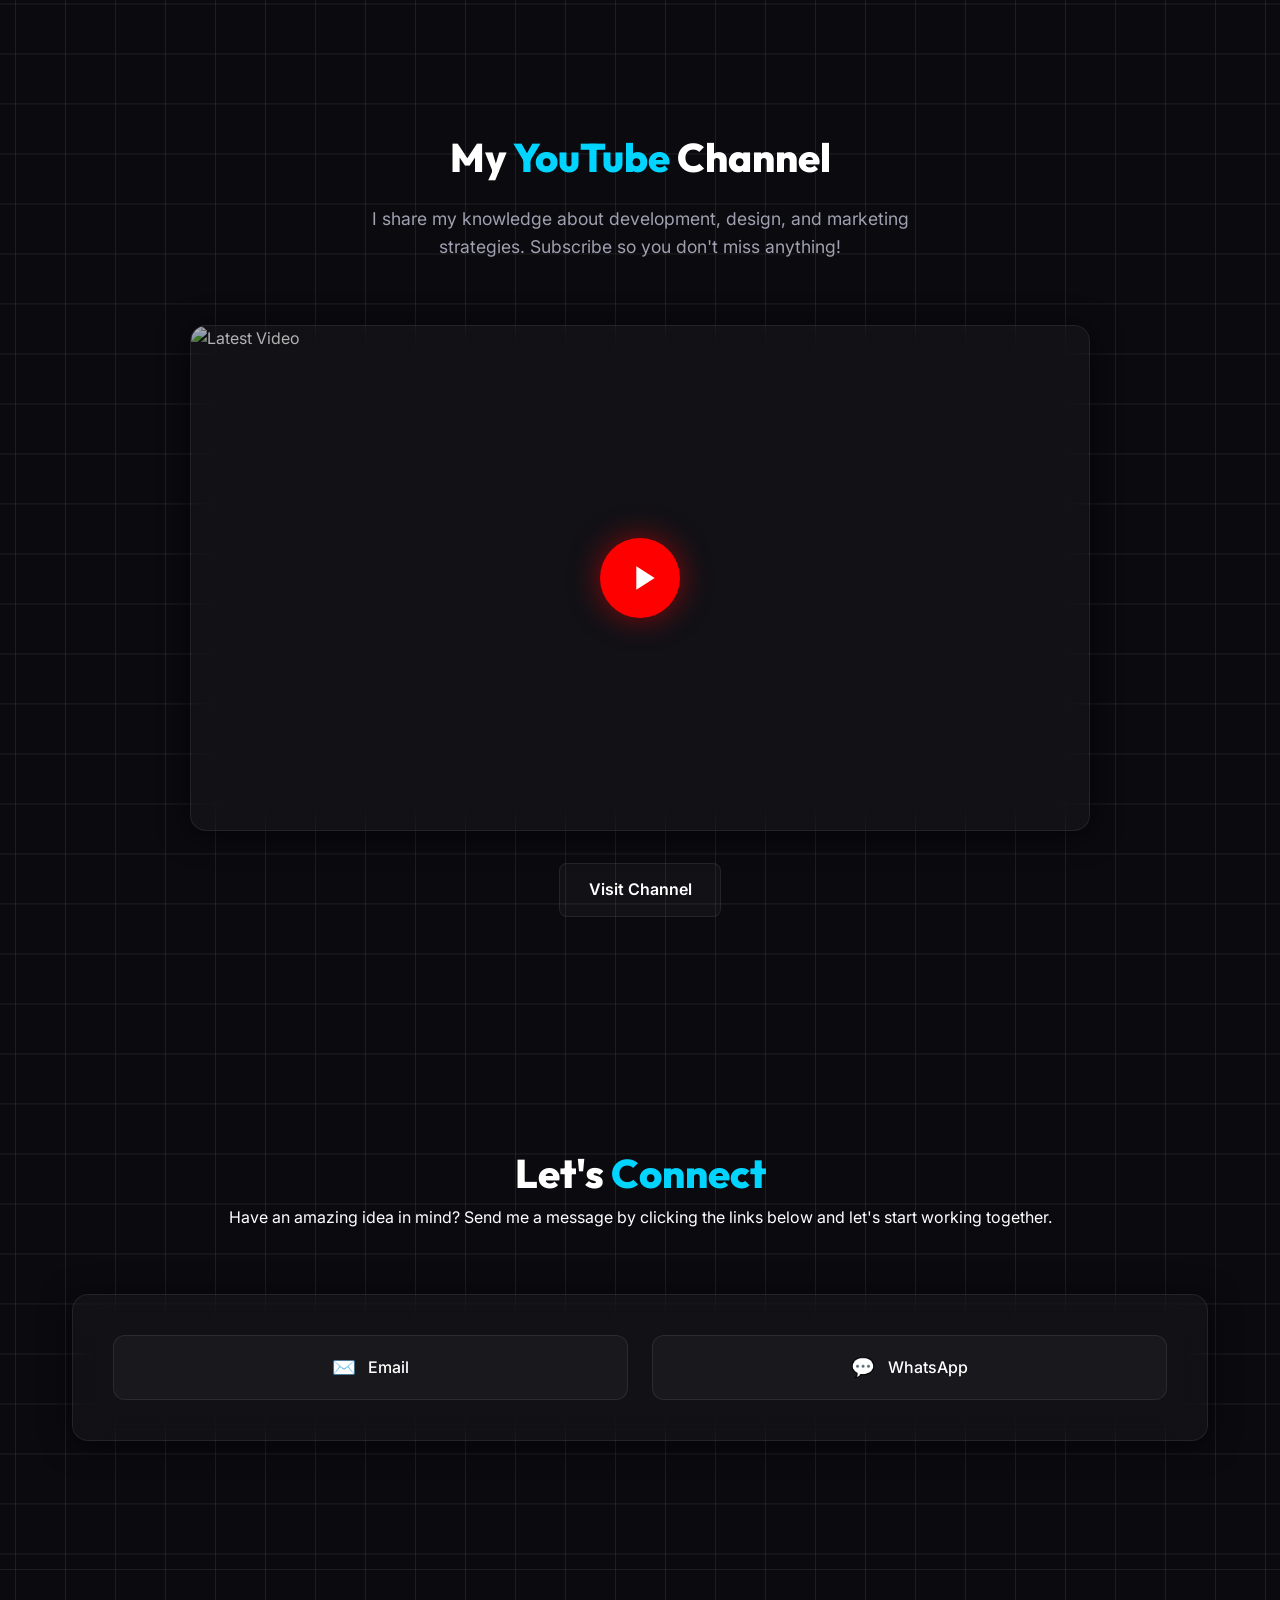
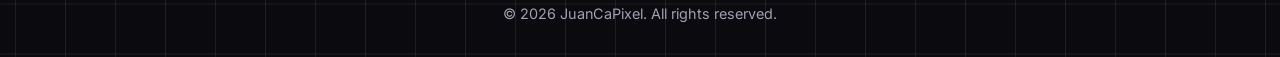
==== commit 3b496cea: "youtube chanel in web" ====
--- a/index.html
+++ b/index.html
@@ -29,6 +29,7 @@
             <ul class="nav-links">
                 <li><a href="#home" data-i18n="nav_home">Inicio</a></li>
                 <li><a href="#about" data-i18n="nav_about">Sobre Mí</a></li>
+                <li><a href="#youtube" data-i18n="nav_youtube">YouTube</a></li>
 
                 <li><a href="#contact" class="btn-primary-outline" data-i18n="nav_contact">Contacto</a></li>
             </ul>
@@ -101,6 +102,30 @@
         </div>
     </section>
 
+    <!-- YouTube Section -->
+    <section id="youtube" class="youtube">
+        <div class="section-title hidden-fade">
+            <h2 data-i18n="youtube_title">Mi Canal de <span>YouTube</span></h2>
+            <p data-i18n="youtube_desc" class="section-subtitle">Comparto mis conocimientos sobre desarrollo, diseño y estrategias de marketing. ¡Suscríbete para no perderte nada!</p>
+        </div>
+        
+        <div class="youtube-container hidden-slide-up">
+            <div class="video-placeholder glass-card" id="video-container">
+                <div class="video-preview-overlay">
+                    <img src="https://img.youtube.com/vi/a450rTUnTNI/maxresdefault.jpg" alt="Latest Video" class="video-thumb">
+                    <div class="play-btn-wrapper">
+                        <div class="play-button-main">
+                            <svg viewBox="0 0 24 24" fill="currentColor"><path d="M8 5v14l11-7z"/></svg>
+                        </div>
+                    </div>
+                </div>
+                <div class="video-loading-text">Cargando video...</div>
+            </div>
+            <div class="youtube-actions">
+                <a href="https://www.youtube.com/@JuanCaPixel" target="_blank" class="btn-secondary" data-i18n="youtube_cta">Ver Canal</a>
+            </div>
+        </div>
+    </section>
 
 
     <!-- Contact Section -->
--- a/styles.css
+++ b/styles.css
@@ -442,6 +442,114 @@
 }
 .project-link:hover {
     color: var(--accent-tertiary);
+}
+
+/* YouTube Section */
+.youtube {
+    padding-bottom: 6rem;
+}
+.section-subtitle {
+    color: var(--text-secondary);
+    max-width: 600px;
+    margin: 1rem auto 0;
+    font-size: 1.1rem;
+}
+.youtube-container {
+    display: flex;
+    flex-direction: column;
+    align-items: center;
+    gap: 2rem;
+    margin-top: 2rem;
+}
+.video-placeholder {
+    width: 100%;
+    max-width: 900px;
+    aspect-ratio: 16/9;
+    position: relative;
+    cursor: pointer;
+    overflow: hidden;
+    border: 1px solid var(--glass-border);
+    transition: all 0.4s ease;
+}
+.video-placeholder:hover {
+    border-color: var(--accent-secondary);
+    box-shadow: 0 0 30px rgba(0, 212, 255, 0.2);
+}
+.video-preview-overlay {
+    position: absolute;
+    inset: 0;
+    display: flex;
+    align-items: center;
+    justify-content: center;
+    z-index: 2;
+}
+.video-thumb {
+    width: 100%;
+    height: 100%;
+    object-fit: cover;
+    filter: brightness(0.7);
+    transition: all 0.5s ease;
+}
+.video-placeholder:hover .video-thumb {
+    filter: brightness(0.9) scale(1.05);
+}
+.play-btn-wrapper {
+    position: absolute;
+    display: flex;
+    align-items: center;
+    justify-content: center;
+}
+.play-button-main {
+    width: 80px;
+    height: 80px;
+    background: #ff0000;
+    border-radius: 50%;
+    display: flex;
+    align-items: center;
+    justify-content: center;
+    color: white;
+    box-shadow: 0 0 30px rgba(255, 0, 0, 0.5);
+    transition: all 0.3s ease;
+}
+.play-button-main svg {
+    width: 40px;
+    height: 40px;
+    margin-left: 5px;
+}
+.video-placeholder:hover .play-button-main {
+    transform: scale(1.1);
+    box-shadow: 0 0 50px rgba(255, 0, 0, 0.8);
+}
+.video-loading-text {
+    position: absolute;
+    bottom: 20px;
+    width: 100%;
+    text-align: center;
+    color: var(--text-secondary);
+    font-size: 0.9rem;
+    opacity: 0;
+    transition: opacity 0.3s ease;
+}
+.video-placeholder.loading .video-loading-text {
+    opacity: 1;
+}
+
+.video-placeholder iframe {
+    width: 100%;
+    height: 100%;
+    border: none;
+    position: absolute;
+    top: 0;
+    left: 0;
+    z-index: 1;
+}
+.youtube-actions {
+    display: flex;
+    justify-content: center;
+}
+
+@media (max-width: 768px) {
+    .video-wrapper { padding: 5px; }
 }
 
 /* Contact Section */
